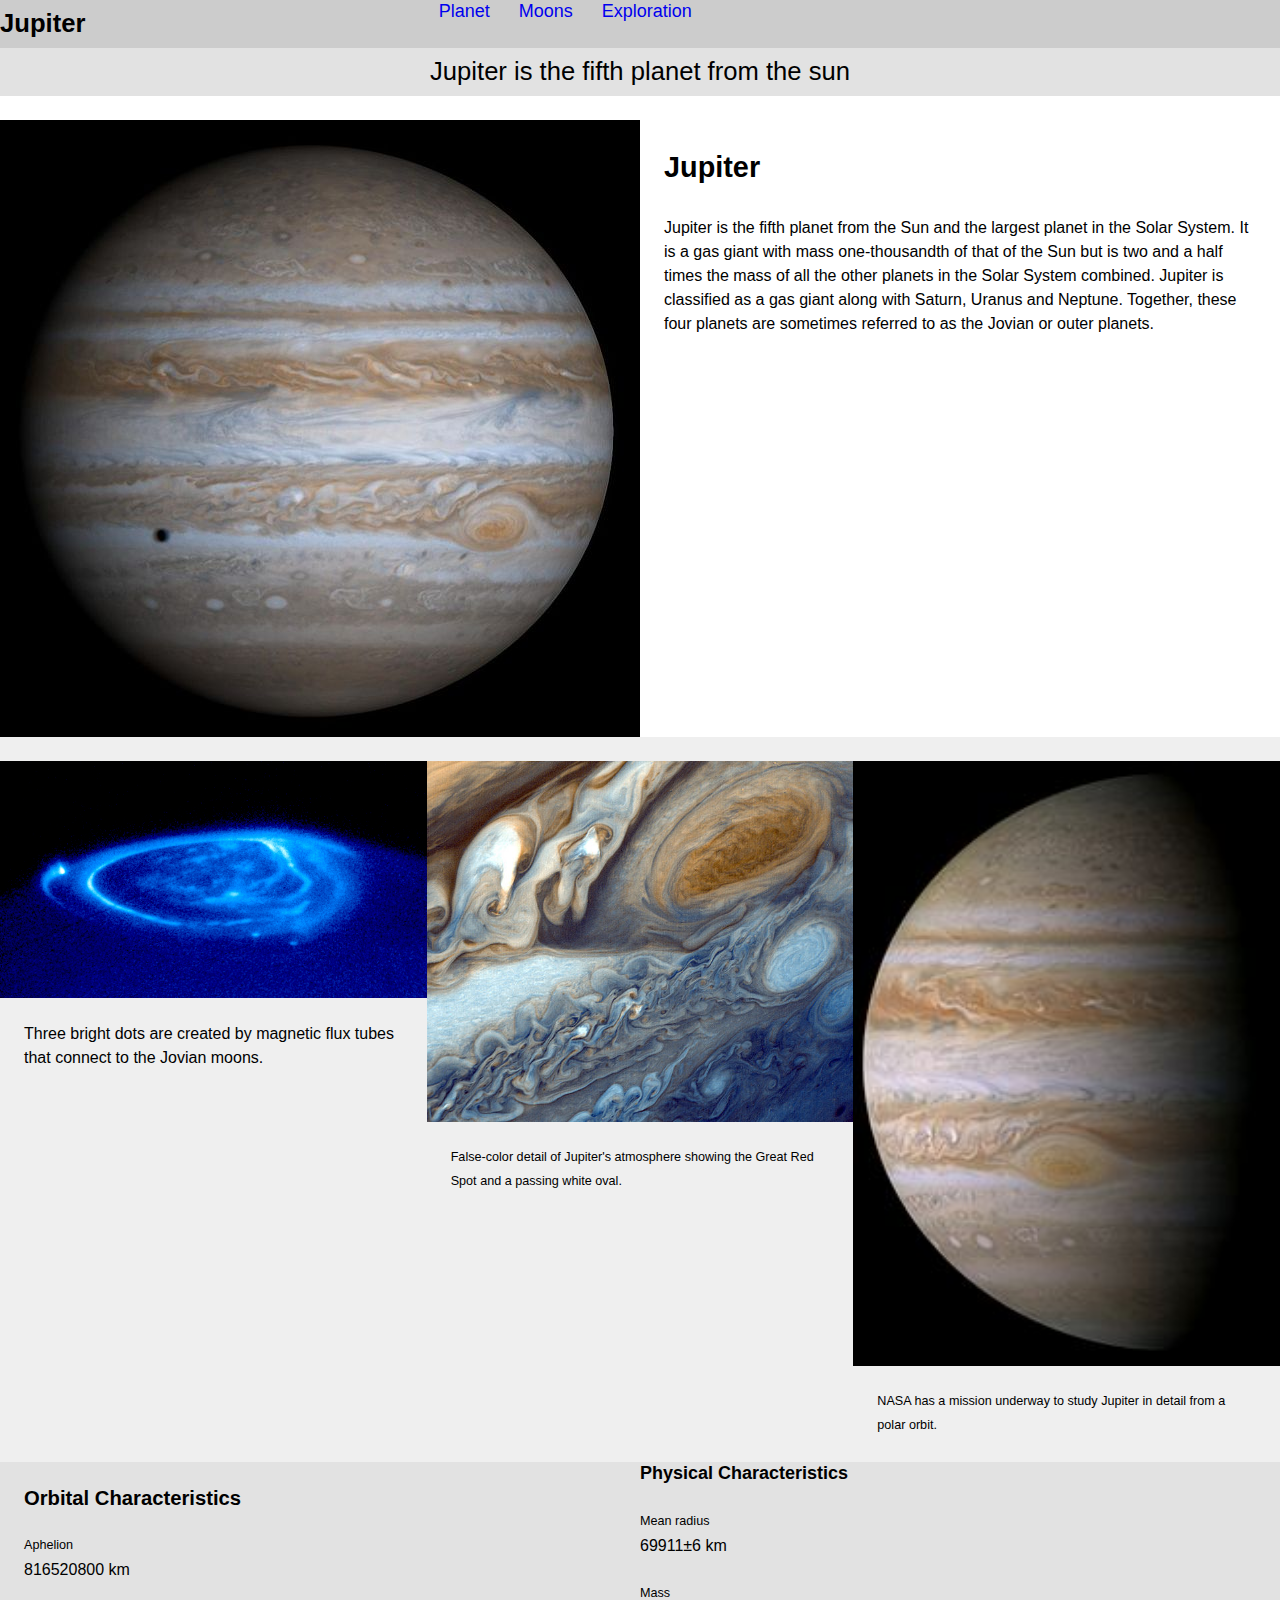
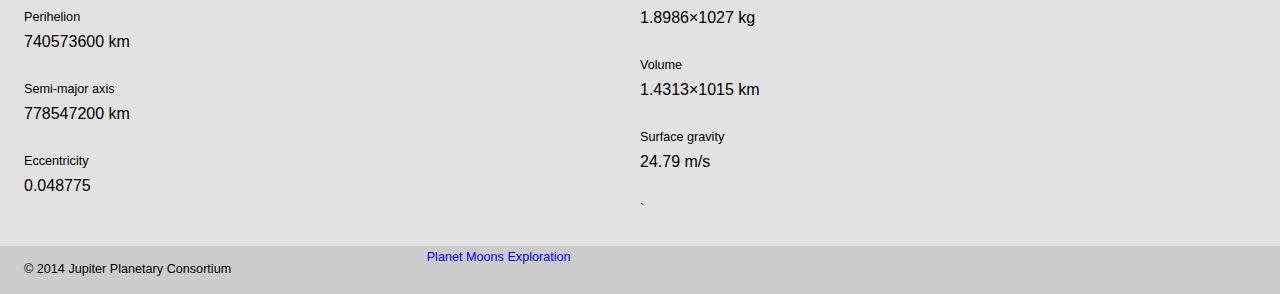
==== index.html @ ae8b72d1 "fixed alignment" ====
<!DOCTYPE html>
<html lang="en-ca">
<head>
  <meta charset="utf-8">
  <title>Jupiter</title>
  <meta name="viewport" content="width=device-width,initial-scale=1">
  <link href="css/main.css" rel="stylesheet">
  <link href="css/grid.css" rel="stylesheet">
  <link href="css/typography.css" rel="stylesheet">
</head>
<body>
   
    <header class="banner">
        
<div class="grid">
    <div class="unit unit-s-1 unit-m-1-3 unit-l-1-4"> 
        <h1 class="title peta">Jupiter</h1>
    </div>
        <div class= "unit unit-s-1 unit-m-2-3 unit-l-3-4">
            <nav>
                <ul class="nav mega">
                <li class="gutter-half"><a href="index.html">Planet</a></li>
                <li class="gutter-half"><a href="moons.html">Moons</a></li>
                <li class="gutter-half"><a href="exploration.html">Exploration</a></li>
                </ul>
            </nav>
        </div>
</div>
    </header>
    
    <div class="intro">
        <p class="peta"> Jupiter is the fifth planet from the sun</p>
    </div>
    
<div class=" grid">
    <div class="unit unit-xs-1 unit-s-1 unit-m-1-2 unit-l-1-2">
        <img src="images/jupiter.jpg" alt="">
    </div>
    <div class="unit unit-m-1-2 unit-l-1-2 gutter">
    <h2 class="exa pad-t">Jupiter</h2>
    <p>Jupiter is the fifth planet from the Sun and the largest planet in the Solar System. It is a gas giant with mass one-thousandth of that of the Sun but is two and a half times the mass of all the other planets in the Solar System combined. Jupiter is classified as a gas giant along with Saturn, Uranus and Neptune. Together, these four planets are sometimes referred to as the Jovian or outer planets.</p>
</div>
        
<div class="sectionlight pad-t grid">
    <div class="unit unit-xs-1 unit-s-1 unit-m-1-3 unit-l-1-3">
        <figure>
            <img src="images/aurora.jpg" alt="">
            <figcaption class="pad-t gutter">Three bright dots are created by magnetic flux tubes that connect to the Jovian moons.</figcaption>
        </figure>
    </div>

<div class="unit unit-xs-1 unit-s-1-2 unit-m-1-3 unit-l-1-3">
        <figure>
            <img src="images/color.jpg" alt="">
            <figcaption class="micro pad-t gutter">False-color detail of Jupiter's atmosphere showing the Great Red Spot and a passing white oval.</figcaption>
        </figure>
</div>
    
    <div class="unit unit-xs-1 unit-s-1-2 unit-m-1-3 unit-l-1-3">
        <figure>
        <img src="images/probe.jpg" alt="">
        <figcaption class="micro pad-t gutter">NASA has a mission underway to study Jupiter in detail from a polar orbit.    </figcaption>
        </figure>
    </div>                  
  </div>
</div>

<div class="sectionmedium gutter grid">
    <div class="unit unit-xs-1 unit-s-1 unit-m-1-2 unit-l-1-2">
    <h3 class="giga pad-t">Orbital Characteristics</h3>
    
    <dl class="micro">
        <dt>Aphelion</dt>
        <dd class="kilo"> 816520800 km</dd>
        
        <dt>Perihelion</dt>
        <dd class="kilo">740573600 km</dd>
        
        <dt>Semi-major axis</dt>
        <dd class="kilo">778547200 km</dd>
        
        <dt>Eccentricity</dt>
        <dd class="kilo">0.048775</dd>
    
    </dl>
    </div>

    <div class="unit unit-xs-1 unit-s-1 unit-m-1-2 unit-l-1-2">
        <h3 class="mega">Physical Characteristics</h3>
        <dl class="micro">
            <dt>Mean radius</dt>
            <dd class="kilo">69911±6 km</dd>
    
            <dt>Mass</dt>
            <dd class="kilo">1.8986×1027 kg</dd>
        
            <dt>Volume</dt>
            <dd class="kilo">1.4313×1015 km</dd>
    
            <dt>Surface gravity</dt>
            <dd class="kilo">24.79 m/s</dd>
    `   </dl>
    </div>
</div>
<footer class="banner">
        
<div class="grid">
    <div class="unit unit-s-1 unit-m-1-3 unit-l-1-4"> 
        <p class="micro push-0 gutter pad-t-1-2">© 2014 Jupiter Planetary Consortium</p>
    </div>
        <div class= "unit unit-s-1 unit-m-2-3 unit-l-3-4">
            <nav>
                <ul class="nav micro">
                <li><a href="index.html">Planet</a></li>
                <li><a href="moons.html">Moons</a></li>
                <li><a href="exploration.html">Exploration</a></li>
                </ul>
            </nav>
        </div>
</div>
</footer>
</body>
</html>
---- css/main.css ----
@-moz-viewport { width: device-width; scale: 1; }
@-ms-viewport { width: device-width; scale: 1; }
@-o-viewport { width: device-width; scale: 1; }
@-webkit-viewport { width: device-width; scale: 1; }
@viewport { width: device-width; scale: 1; }

html {
  margin: 0;
  padding: 0;
  box-sizing: border-box;

  font: normal 100%/1.5 sans-serif;
  -moz-text-size-adjust: 100%;
  -ms-text-size-adjust: 100%;
  -webkit-text-size-adjust: 100%;
  text-size-adjust: 100%;
}

*, *:before, *:after {
  box-sizing: inherit;
}

body {
  margin: 0;
  padding: 0;
}

.sectionlight {
    background-color: #efefef;
}

.sectionmedium {
    background-color: #e2e2e2;
}

.sectiondark {
    background-color: #ccc;
}

img {
  display: block;
  width: 100%;
}

.banner {
    background-color: #ccc;
    overflow: hidden;
}

.title {
    text-align: center;
    margin: 0;
    padding: 0;
}

.sub-title {
    text-align: center;
    background-color: lightgray;
    padding:0;
    margin:0;
}

.nav {
    padding: 0;
    list-style-type: none; 
    color: #0074D9;
}

.nav a:hover {
    background-color: #0074d9;
    color: white;
}

.intro {
    background-color: #e2e2e2;
    text-align: center;
}

.footer {
    background-color: #e2e2e2;
}

.nav a {
    display: block;
    padding;0;
    text-decoration: none;
}

@media only screen and (min-width: 20em){

    .nav li {
        display: inline-block;
    }
    
    .nav{
        text-align: center; 
    }    
}

@media only screen and (min-width: 40em){

    .title {
        float: left;
    }
      
    .nav {
        float: left;
    }
}
---- css/grid.css ----
.grid {
  margin: 0;
  padding: 0;
  letter-spacing: -0.31em;
  text-rendering: optimizespeed;
  display: -webkit-flex;
  -webkit-flex-flow: row wrap;
  display: -ms-flexbox;
  -ms-flex-flow: row wrap;
}

.grid-bottom {
  -webkit-align-items: flex-end;
  -ms-align-items: flex-end;
}

.grid-middle {
  -webkit-align-items: center;
  -ms-align-items: center;
}

.opera-only :-o-prefocus, .grid {
  word-spacing: -0.43em;
}

.unit {
  letter-spacing: normal;
  text-rendering: auto;
  vertical-align: top;
  word-spacing: normal;
  display: inline-block;
  visibility: visible;
}

.grid-bottom .unit {
  vertical-align: bottom;
}

.grid-middle .unit {
  vertical-align: middle;
}

.unit-xs-hidden {
  display: none;
  visibility: hidden;
}

.unit-xs-1 {
  display: block;
  visibility: visible;
  width: 100%;
}

.unit-offset-xs-0 {
  margin-left: 0;
}

.unit-xs-1-2 {
  width: 50.0000%;
}

.unit-offset-xs-1-2 {
  margin-left: 50.0000%;
}

.unit-xs-1-3 {
  width: 33.3333%;
}

.unit-offset-xs-1-3 {
  margin-left: 33.3333%;
}

.unit-xs-2-3 {
  width: 66.6667%;
}

.unit-offset-xs-2-3 {
  margin-left: 66.6667%;
}

.unit-xs-1-2,.unit-xs-1-3,.unit-xs-2-3 {
  display: inline-block;
  visibility: visible;
}

@media only screen and (min-width: 20em) {

.unit-s-hidden {
  display: none;
  visibility: hidden;
}

.unit-s-1 {
  display: block;
  visibility: visible;
  width: 100%;
}

.unit-offset-s-0 {
  margin-left: 0;
}

.unit-s-1-2 {
  width: 50.0000%;
}

.unit-offset-s-1-2 {
  margin-left: 50.0000%;
}

.unit-s-1-3 {
  width: 33.3333%;
}

.unit-offset-s-1-3 {
  margin-left: 33.3333%;
}

.unit-s-2-3 {
  width: 66.6667%;
}

.unit-offset-s-2-3 {
  margin-left: 66.6667%;
}

.unit-s-1-2,.unit-s-1-3,.unit-s-2-3 {
  display: inline-block;
  visibility: visible;
}

}

@media only screen and (min-width: 40em) {

.unit-m-hidden {
  display: none;
  visibility: hidden;
}

.unit-m-1 {
  display: block;
  visibility: visible;
  width: 100%;
}

.unit-offset-m-0 {
  margin-left: 0;
}

.unit-m-1-2 {
  width: 50.0000%;
}

.unit-offset-m-1-2 {
  margin-left: 50.0000%;
}

.unit-m-1-3 {
  width: 33.3333%;
}

.unit-offset-m-1-3 {
  margin-left: 33.3333%;
}

.unit-m-2-3 {
  width: 66.6667%;
}

.unit-offset-m-2-3 {
  margin-left: 66.6667%;
}

.unit-m-1-2,.unit-m-1-3,.unit-m-2-3 {
  display: inline-block;
  visibility: visible;
}

}

@media only screen and (min-width: 60em) {

.unit-l-hidden {
  display: none;
  visibility: hidden;
}

.unit-l-1 {
  display: block;
  visibility: visible;
  width: 100%;
}

.unit-offset-l-0 {
  margin-left: 0;
}

.unit-l-1-2 {
  width: 50.0000%;
}

.unit-offset-l-1-2 {
  margin-left: 50.0000%;
}

.unit-l-1-3 {
  width: 33.3333%;
}

.unit-offset-l-1-3 {
  margin-left: 33.3333%;
}

.unit-l-2-3 {
  width: 66.6667%;
}

.unit-offset-l-2-3 {
  margin-left: 66.6667%;
}

.unit-l-1-2,.unit-l-1-3,.unit-l-2-3 {
  display: inline-block;
  visibility: visible;
}

}
---- css/typography.css ----
html {
  font: normal 100%/1.5 sans-serif;
}

h1, h2, h3, h4, h5, h6,
p, ul, ol, dl, dd, figure,
blockquote, details, hr,
fieldset, pre, table {
  margin: 0 0 1.5rem;
}

.yotta {
  font-size: 2.2807rem;
  line-height: 1.3154;
}

.zetta {
  font-size: 2.0273rem;
  line-height: 1.4798;
}

h1, .exa {
  font-size: 1.8020rem;
  line-height: 1.6648;
}

h2, .peta {
  font-size: 1.6018rem;
  line-height: 1.8729;
}

h3, .tera {
  font-size: 1.4238rem;
  line-height: 1.0535;
}

h4, .giga {
  font-size: 1.2656rem;
  line-height: 1.1852;
}

h5, .mega {
  font-size: 1.1250rem;
  line-height: 1.3333;
}

h6, .kilo {
  font-size: 1.0000rem;
  line-height: 1.5000;
}

small, .milli {
  font-size: 0.8889rem;
  line-height: 1.6875;
}

.micro {
  font-size: 0.7901rem;
  line-height: 1.8984;
}

sub,
sup {
  font-size: 75%;
  line-height: 1px;
  position: relative;
  vertical-align: baseline;
}

sup {
  top: -0.5em;
}

sub {
  bottom: -0.25em;
}

.push {
  margin-bottom: 1.5rem;
}

.push-none, .push-0 {
  margin-bottom: 0;
}

.push-double, .push-2 {
  margin-bottom: 3.0000rem;
}

.push-half, .push-1-2 {
  margin-bottom: 0.7500rem;
}

.pad-top, .pad-t {
  padding-top: 1.5rem;
}

.pad-bottom, .pad-b {
  padding-bottom: 1.5rem;
}

.pad-top-double, .pad-t-2 {
  padding-top: 3.0000rem;
}

.pad-bottom-double, .pad-b-2 {
  padding-bottom: 3.0000rem;
}

.pad-top-half, .pad-t-1-2 {
  padding-top: 0.7500rem;
}

.pad-bottom-half, .pad-b-1-2 {
  padding-bottom: 0.7500rem;
}

.island {
  padding: 1.5rem;
}

.island-half, .island-1-2 {
  padding: 0.7500rem;
}

.island-double, .island-2 {
  padding: 3.0000rem;
}

.gutter {
  padding-left: 1.5rem;
  padding-right: 1.5rem;
}

.gutter-half, .gutter-1-2 {
  padding-left: 0.7500rem;
  padding-right: 0.7500rem;
}

.gutter-double, .gutter-2 {
  padding-left: 3.0000rem;
  padding-right: 3.0000rem;
}
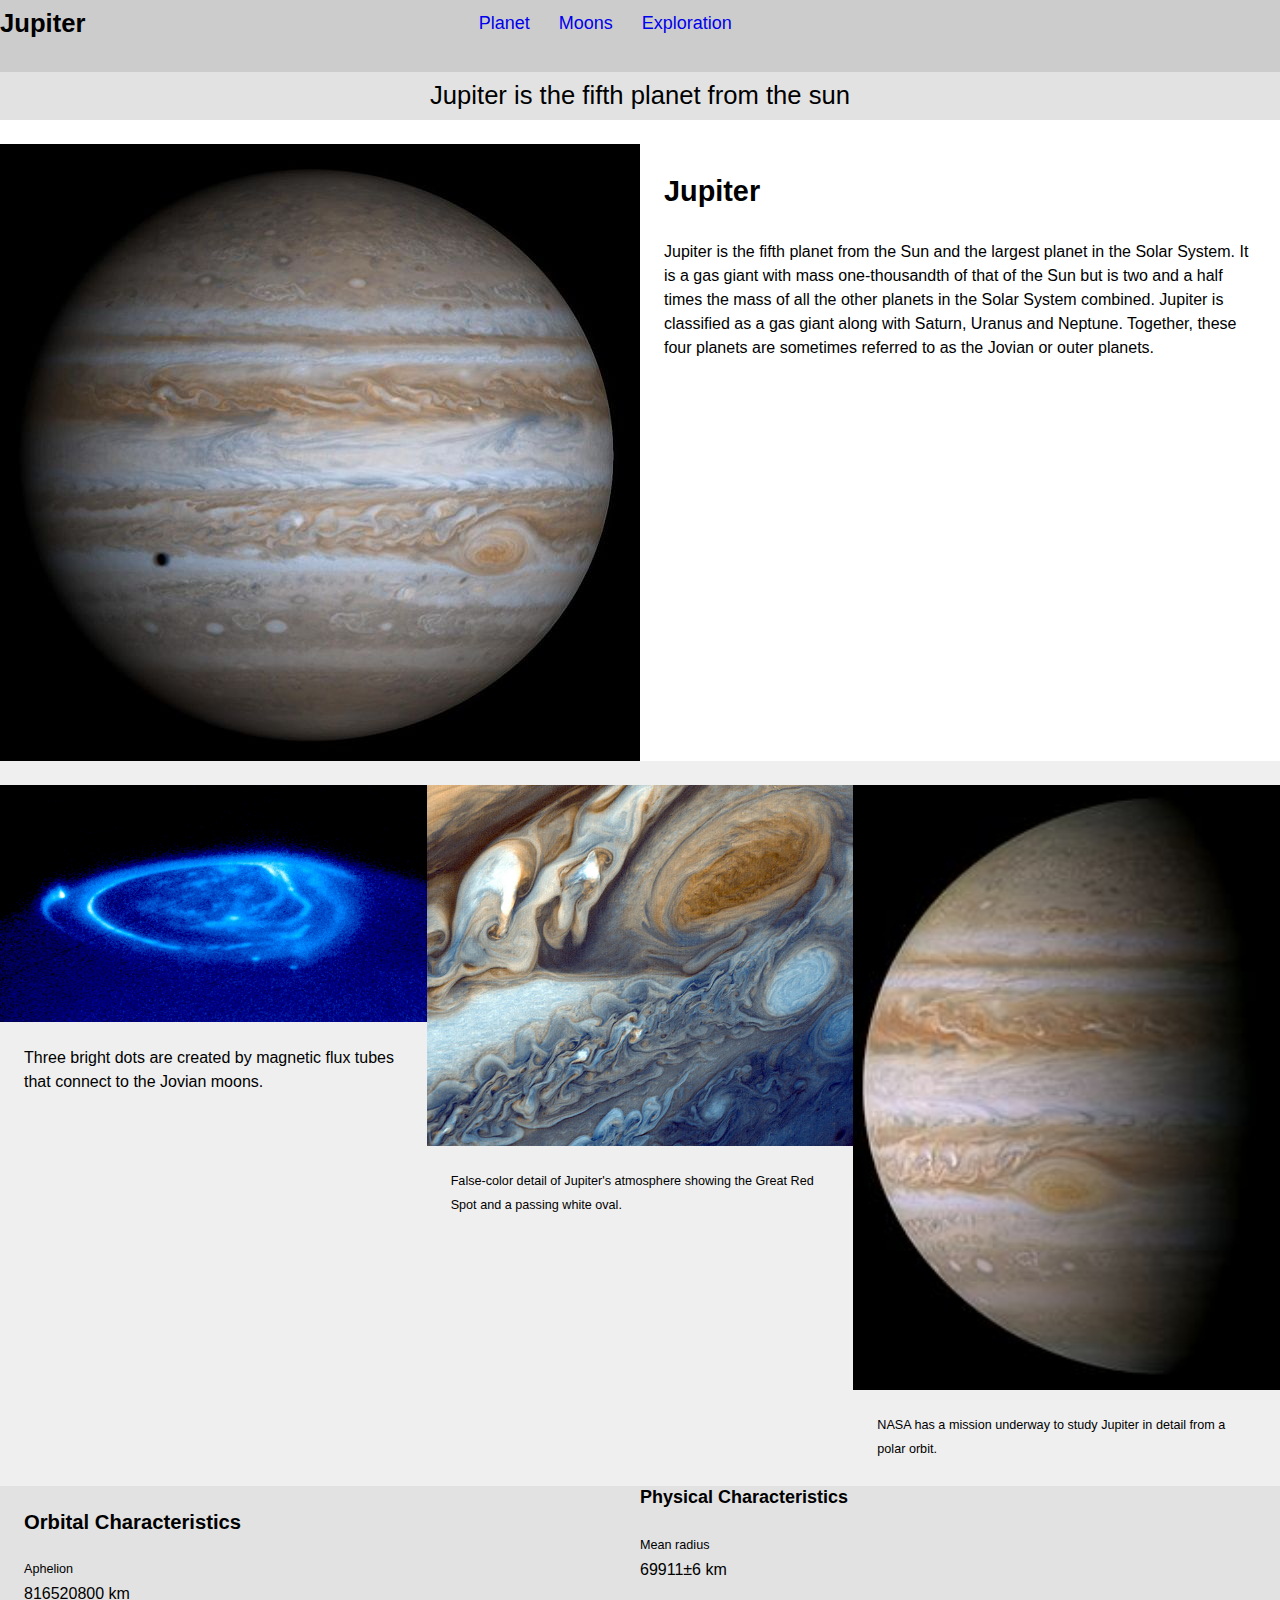
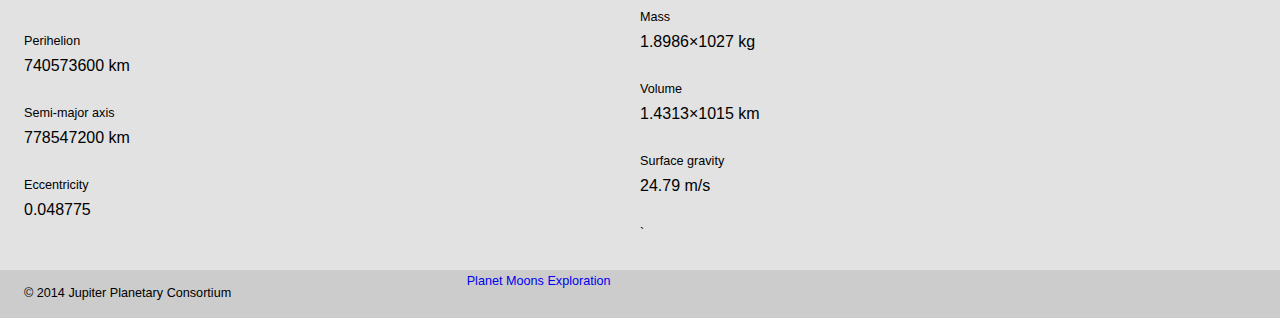
==== commit 72ec1fef: "fixed the li class" ====
--- a/index.html
+++ b/index.html
@@ -19,9 +19,9 @@
         <div class= "unit unit-s-1 unit-m-2-3 unit-l-3-4">
             <nav>
                 <ul class="nav mega">
-                <li class="gutter-half"><a href="index.html">Planet</a></li>
-                <li class="gutter-half"><a href="moons.html">Moons</a></li>
-                <li class="gutter-half"><a href="exploration.html">Exploration</a></li>
+                <li><a class="island-half" href="index.html">Planet</a></li>
+                <li><a class="island-half"href="moons.html">Moons</a></li>
+                <li><a class="island-half"href="exploration.html">Exploration</a></li>
                 </ul>
             </nav>
         </div>
@@ -102,7 +102,7 @@
     `   </dl>
     </div>
 </div>
-<footer class="banner">
+    <footer class="banner">
         
 <div class="grid">
     <div class="unit unit-s-1 unit-m-1-3 unit-l-1-4"> 
@@ -118,6 +118,6 @@
             </nav>
         </div>
 </div>
-</footer>
+    </footer>
 </body>
 </html>--- a/css/main.css
+++ b/css/main.css
@@ -61,7 +61,7 @@
 }
 
 .nav {
-    padding: 0;
+    display: block;
     list-style-type: none; 
     color: #0074D9;
 }
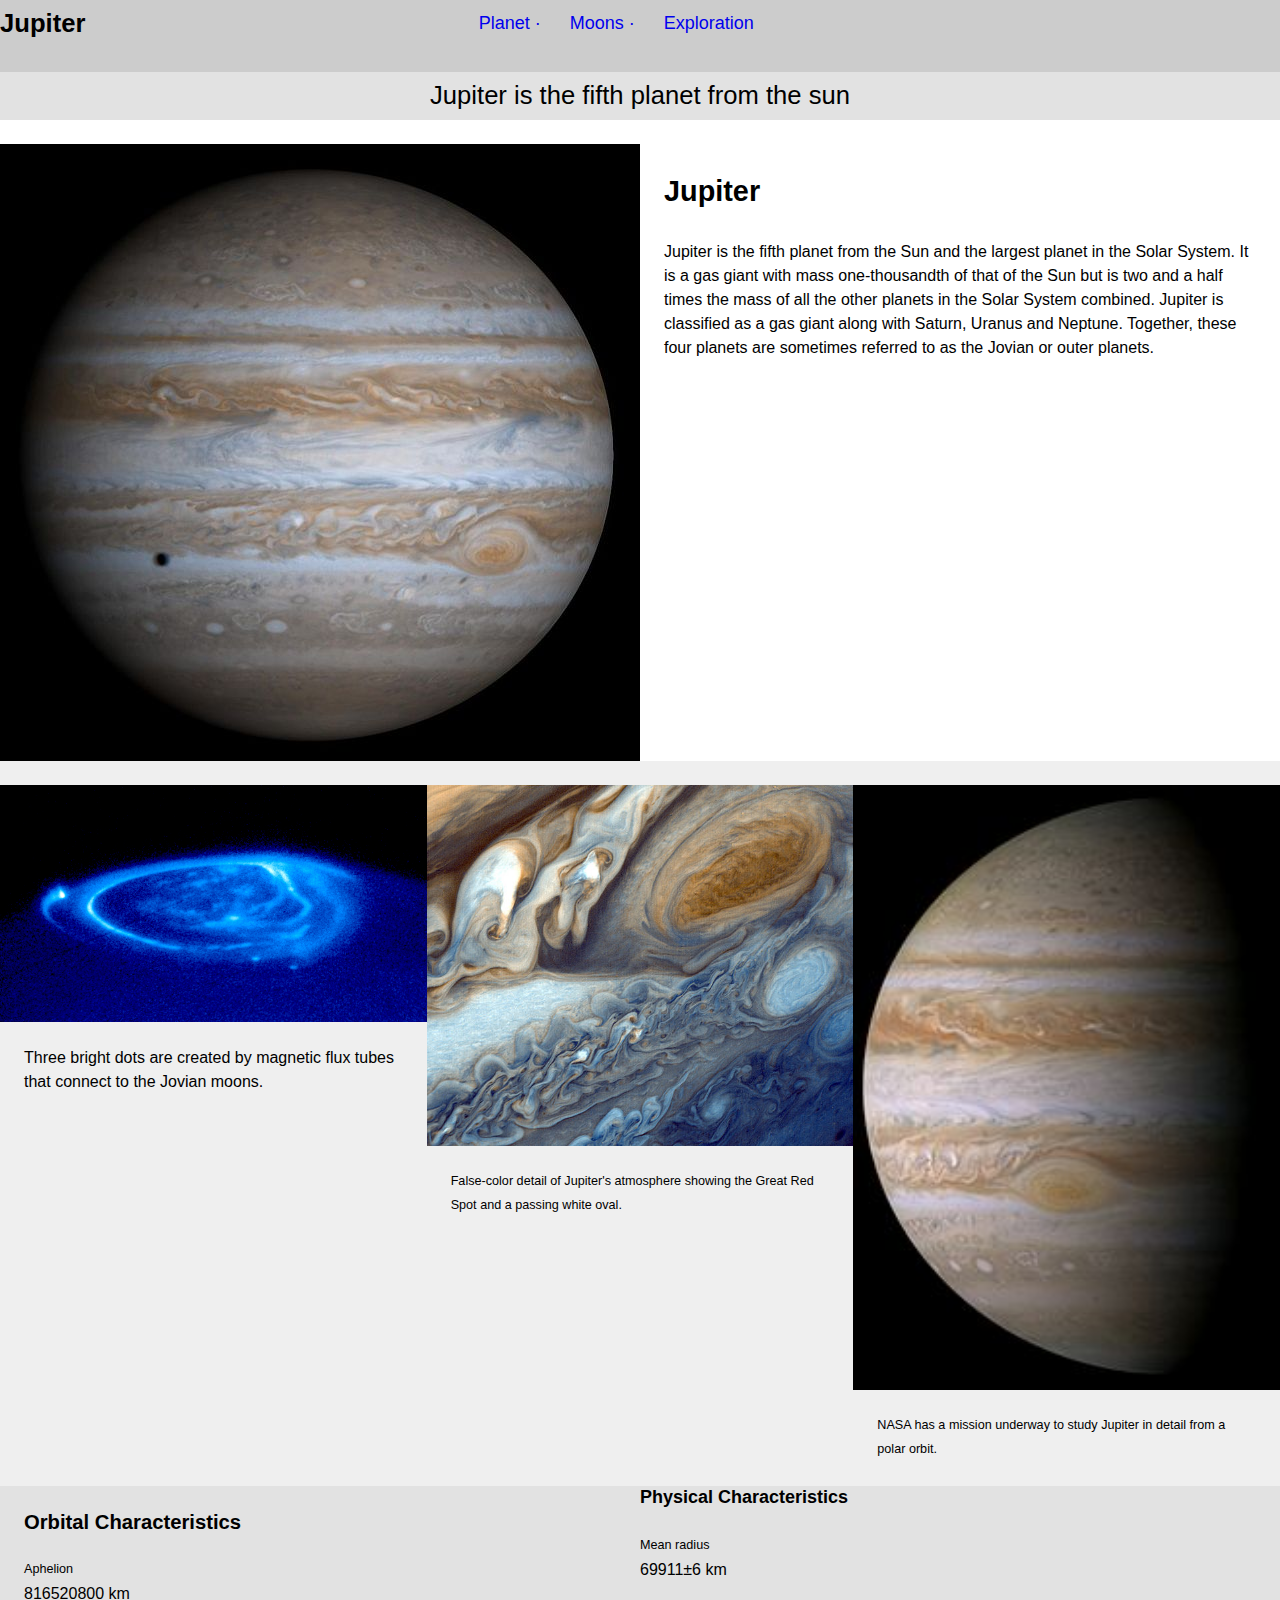
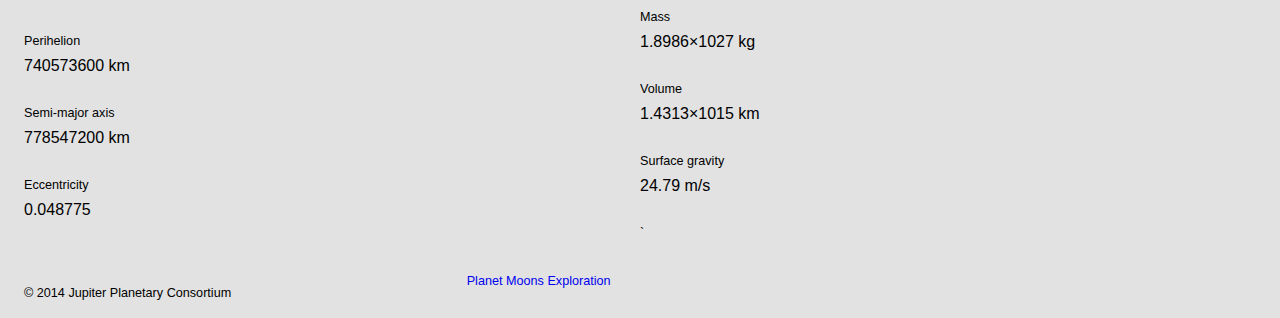
==== commit dbdc6373: "header from banner" ====
--- a/index.html
+++ b/index.html
@@ -10,14 +10,19 @@
 </head>
 <body>
    
-    <header class="banner">
+<ul class="skip-links">
+    <li><a href="#main">Skip to main content</a></li>
+    <li><a href="#navigation">Skip to navigation</a></li>
+</ul>
+
+    <header role="banner" class="header">
         
 <div class="grid">
     <div class="unit unit-s-1 unit-m-1-3 unit-l-1-4"> 
         <h1 class="title peta">Jupiter</h1>
     </div>
         <div class= "unit unit-s-1 unit-m-2-3 unit-l-3-4">
-            <nav>
+            <nav role="navigation" id="navigation">
                 <ul class="nav mega">
                 <li><a class="island-half" href="index.html">Planet</a></li>
                 <li><a class="island-half"href="moons.html">Moons</a></li>
@@ -27,6 +32,8 @@
         </div>
 </div>
     </header>
+    
+<main role="main" id="main">
     
     <div class="intro">
         <p class="peta"> Jupiter is the fifth planet from the sun</p>
@@ -102,10 +109,13 @@
     `   </dl>
     </div>
 </div>
-    <footer class="banner">
+    
+</main>
+    
+    <footer class="footer">
         
 <div class="grid">
-    <div class="unit unit-s-1 unit-m-1-3 unit-l-1-4"> 
+    <div role="contentinfo" class="unit unit-s-1 unit-m-1-3 unit-l-1-4"> 
         <p class="micro push-0 gutter pad-t-1-2">© 2014 Jupiter Planetary Consortium</p>
     </div>
         <div class= "unit unit-s-1 unit-m-2-3 unit-l-3-4">
@@ -117,7 +127,8 @@
                 </ul>
             </nav>
         </div>
-</div>
-    </footer>
+    </div>
+</footer>
+
 </body>
 </html>--- a/css/main.css
+++ b/css/main.css
@@ -25,6 +25,35 @@
   padding: 0;
 }
 
+a:hover,
+a:active {
+    outline: none;
+}
+
+a:focus {
+    outline: 3px solid #000;
+}
+
+.skip-links a {
+    position: absolute;
+    top: -3em;
+    background-color: #000;
+    color: #fff;
+    text-decoration: none;
+    padding: 0.5rem 0.75em;
+    font-size: 1.25em;
+}
+
+.skip-links {
+    margin:0;
+    padding:0;
+    list-style: none;
+}
+
+.skip-links a:focus {
+    top: 0;
+}
+
 .sectionlight {
     background-color: #efefef;
 }
@@ -42,7 +71,7 @@
   width: 100%;
 }
 
-.banner {
+.header {
     background-color: #ccc;
     overflow: hidden;
 }
@@ -78,6 +107,15 @@
 
 .footer {
     background-color: #e2e2e2;
+    
+}
+
+.header a::after {
+    content: " ·";
+}
+
+.header li:last-child a::after {
+    content: none;
 }
 
 .nav a {
@@ -106,4 +144,7 @@
     .nav {
         float: left;
     }
+    .bottom-nav {
+        text-align: left;
+    }
 }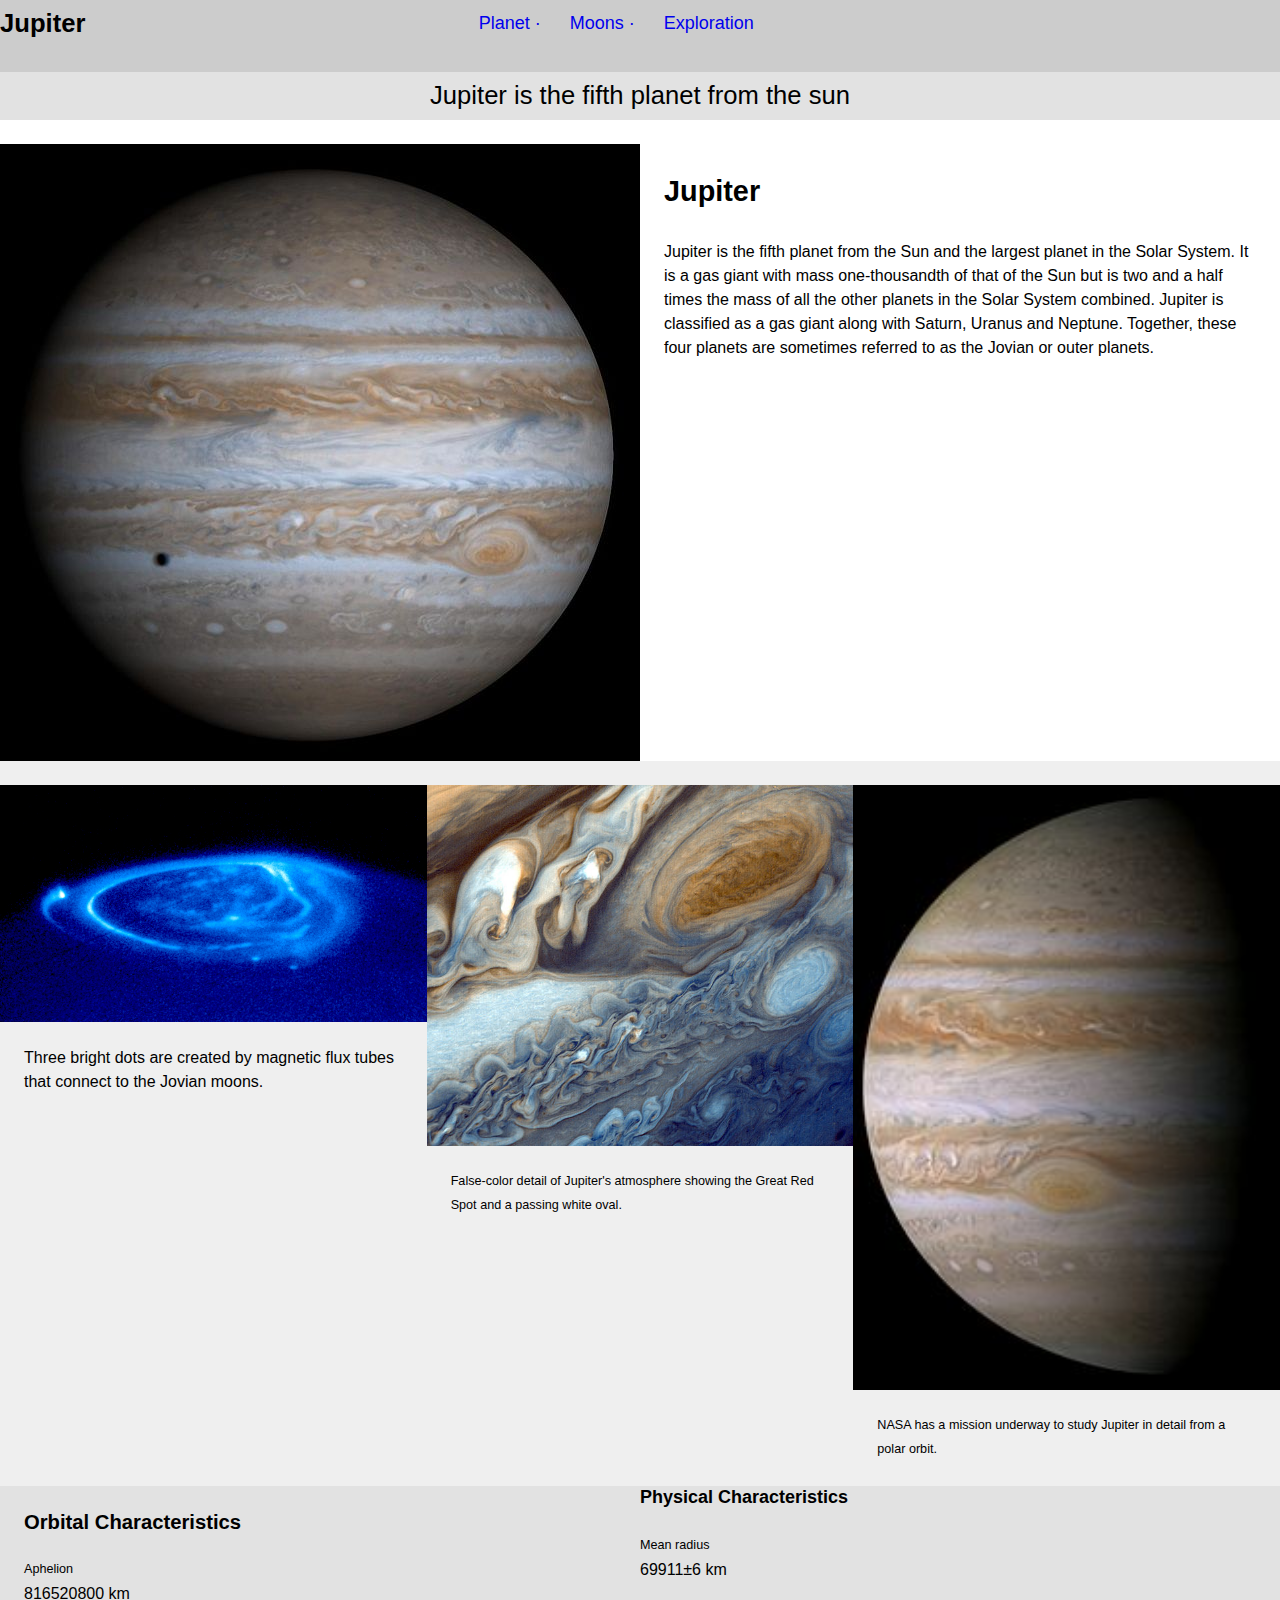
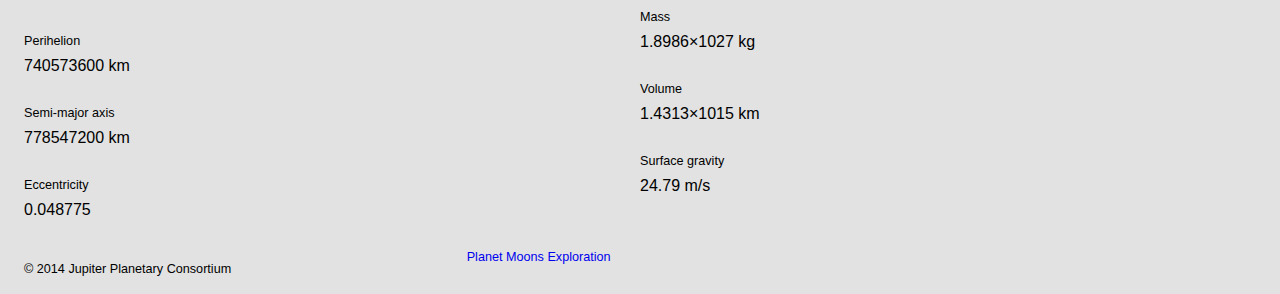
==== commit b9354d52: "fixed space on href, and deleted '" ====
--- a/index.html
+++ b/index.html
@@ -24,7 +24,7 @@
         <div class= "unit unit-s-1 unit-m-2-3 unit-l-3-4">
             <nav role="navigation" id="navigation">
                 <ul class="nav mega">
-                <li><a class="island-half" href="index.html">Planet</a></li>
+                <li><a class="island-half"href="index.html">Planet</a></li>
                 <li><a class="island-half"href="moons.html">Moons</a></li>
                 <li><a class="island-half"href="exploration.html">Exploration</a></li>
                 </ul>
@@ -39,9 +39,9 @@
         <p class="peta"> Jupiter is the fifth planet from the sun</p>
     </div>
     
-<div class=" grid">
+<div class="grid">
     <div class="unit unit-xs-1 unit-s-1 unit-m-1-2 unit-l-1-2">
-        <img src="images/jupiter.jpg" alt="">
+        <img src="images/jupiter.jpg" alt="Jupiter">
     </div>
     <div class="unit unit-m-1-2 unit-l-1-2 gutter">
     <h2 class="exa pad-t">Jupiter</h2>
@@ -51,21 +51,21 @@
 <div class="sectionlight pad-t grid">
     <div class="unit unit-xs-1 unit-s-1 unit-m-1-3 unit-l-1-3">
         <figure>
-            <img src="images/aurora.jpg" alt="">
+            <img src="images/aurora.jpg" alt="Jupiter Moon">
             <figcaption class="pad-t gutter">Three bright dots are created by magnetic flux tubes that connect to the Jovian moons.</figcaption>
         </figure>
     </div>
 
 <div class="unit unit-xs-1 unit-s-1-2 unit-m-1-3 unit-l-1-3">
         <figure>
-            <img src="images/color.jpg" alt="">
+            <img src="images/color.jpg" alt="False color detail">
             <figcaption class="micro pad-t gutter">False-color detail of Jupiter's atmosphere showing the Great Red Spot and a passing white oval.</figcaption>
         </figure>
 </div>
     
     <div class="unit unit-xs-1 unit-s-1-2 unit-m-1-3 unit-l-1-3">
         <figure>
-        <img src="images/probe.jpg" alt="">
+        <img src="images/probe.jpg" alt="Probe">
         <figcaption class="micro pad-t gutter">NASA has a mission underway to study Jupiter in detail from a polar orbit.    </figcaption>
         </figure>
     </div>                  
@@ -89,7 +89,7 @@
         <dt>Eccentricity</dt>
         <dd class="kilo">0.048775</dd>
     
-    </dl>
+    </dl> 
     </div>
 
     <div class="unit unit-xs-1 unit-s-1 unit-m-1-2 unit-l-1-2">
@@ -106,7 +106,7 @@
     
             <dt>Surface gravity</dt>
             <dd class="kilo">24.79 m/s</dd>
-    `   </dl>
+       </dl>
     </div>
 </div>
     
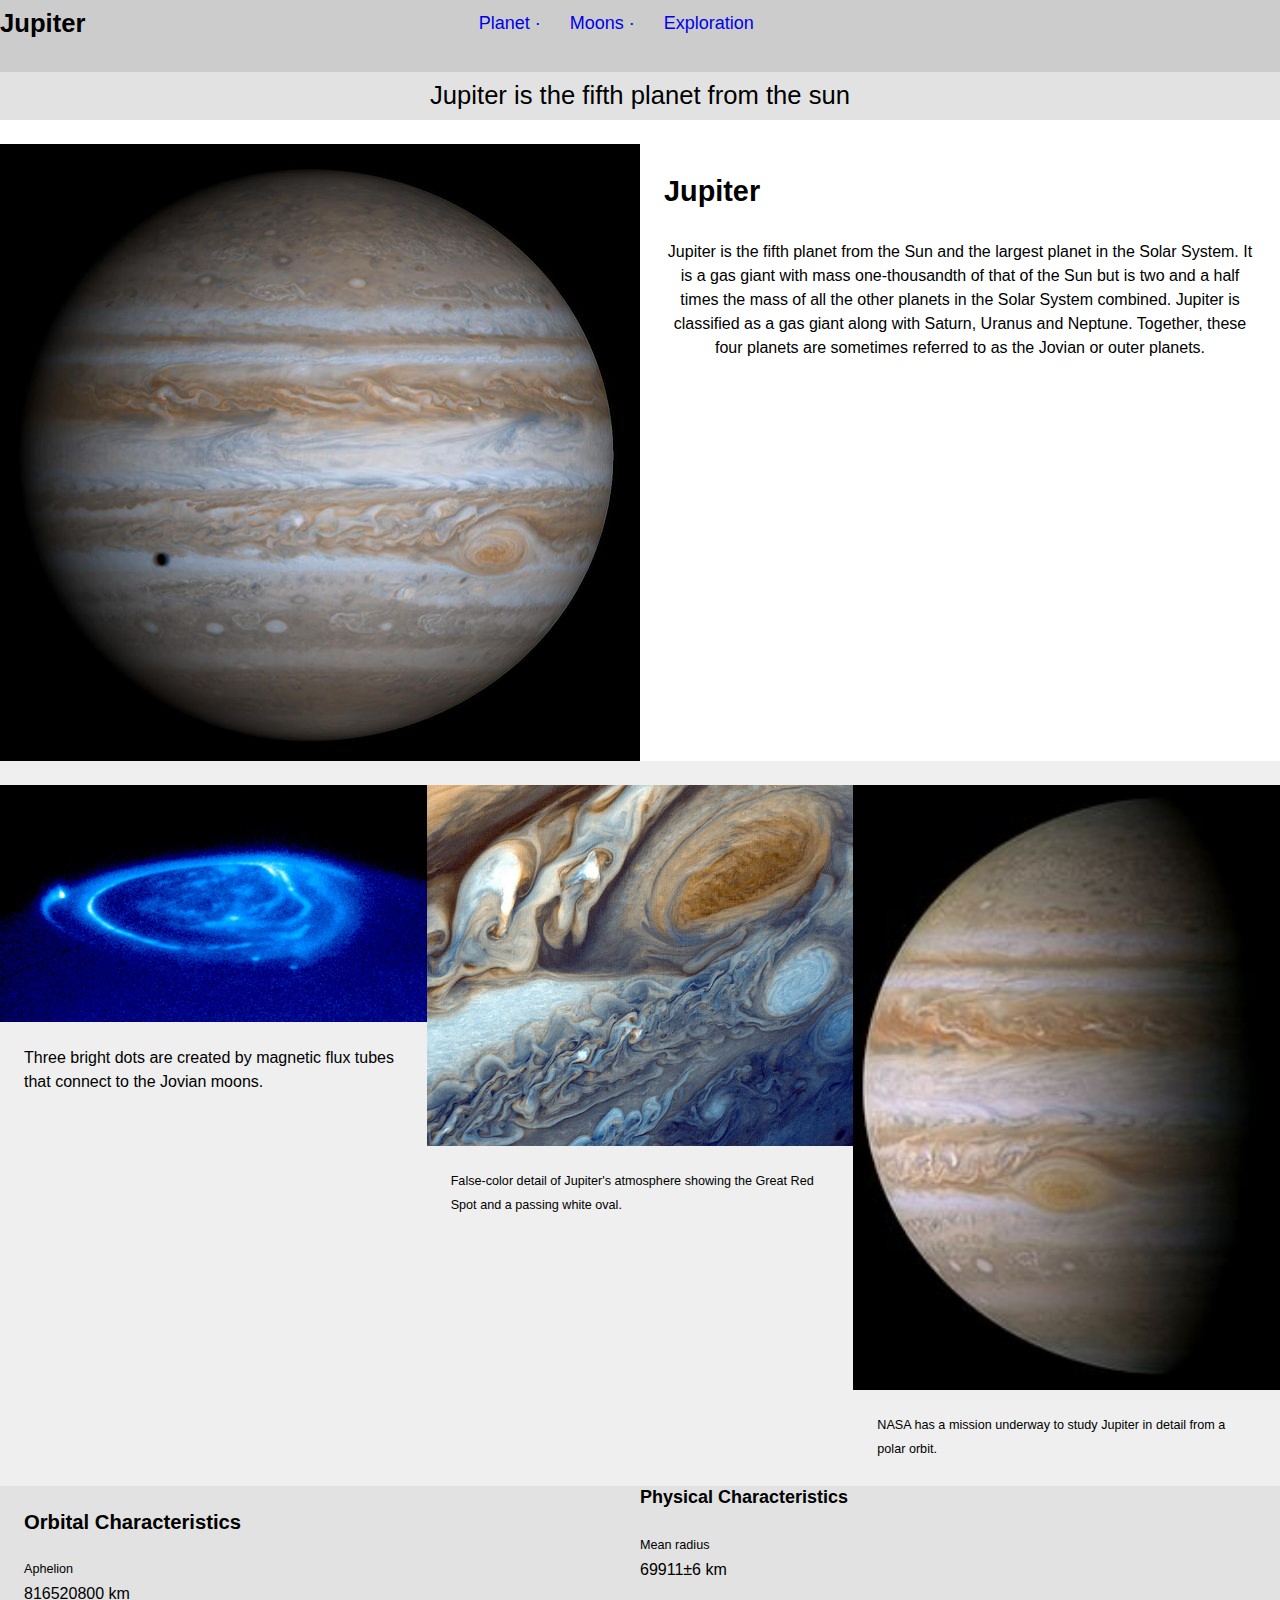
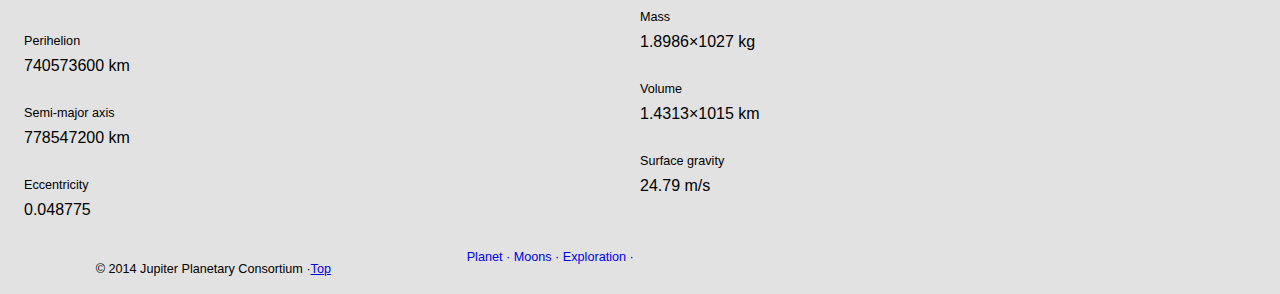
==== commit 954aa7c2: "classes for a href" ====
--- a/index.html
+++ b/index.html
@@ -116,7 +116,7 @@
         
 <div class="grid">
     <div role="contentinfo" class="unit unit-s-1 unit-m-1-3 unit-l-1-4"> 
-        <p class="micro push-0 gutter pad-t-1-2">© 2014 Jupiter Planetary Consortium</p>
+        <p class="micro push-0 gutter pad-t-1-2">© 2014 Jupiter Planetary Consortium ·<a href="#top">Top</a></p>
     </div>
         <div class= "unit unit-s-1 unit-m-2-3 unit-l-3-4">
             <nav>
--- a/css/main.css
+++ b/css/main.css
@@ -54,6 +54,14 @@
     top: 0;
 }
 
+.radio {
+    white-space: nowrap;
+}
+
+p, footer {
+text-align: center;
+}
+
 .sectionlight {
     background-color: #efefef;
 }
@@ -76,10 +84,22 @@
     overflow: hidden;
 }
 
+.signup {
+    text-align: center;
+}
+
 .title {
     text-align: center;
     margin: 0;
     padding: 0;
+}
+
+.button {
+    font-size: 1.5em;
+}
+
+.button-pos {
+    text-align: center;
 }
 
 .sub-title {
@@ -107,11 +127,32 @@
 
 .footer {
     background-color: #e2e2e2;
-    
+}
+
+.footer ul a::after { 
+  content: " ·";
 }
 
 .header a::after {
     content: " ·";
+}
+
+.field {
+    display: block;
+    padding-top: .5em;
+}
+
+.text {
+    width: 100%;
+    padding: .5em;
+    font-size: 1em;
+}
+
+.textbox {
+    height: 15em;
+    width: 100%;
+    padding: .5em;
+    font-size: 1.2em;
 }
 
 .header li:last-child a::after {
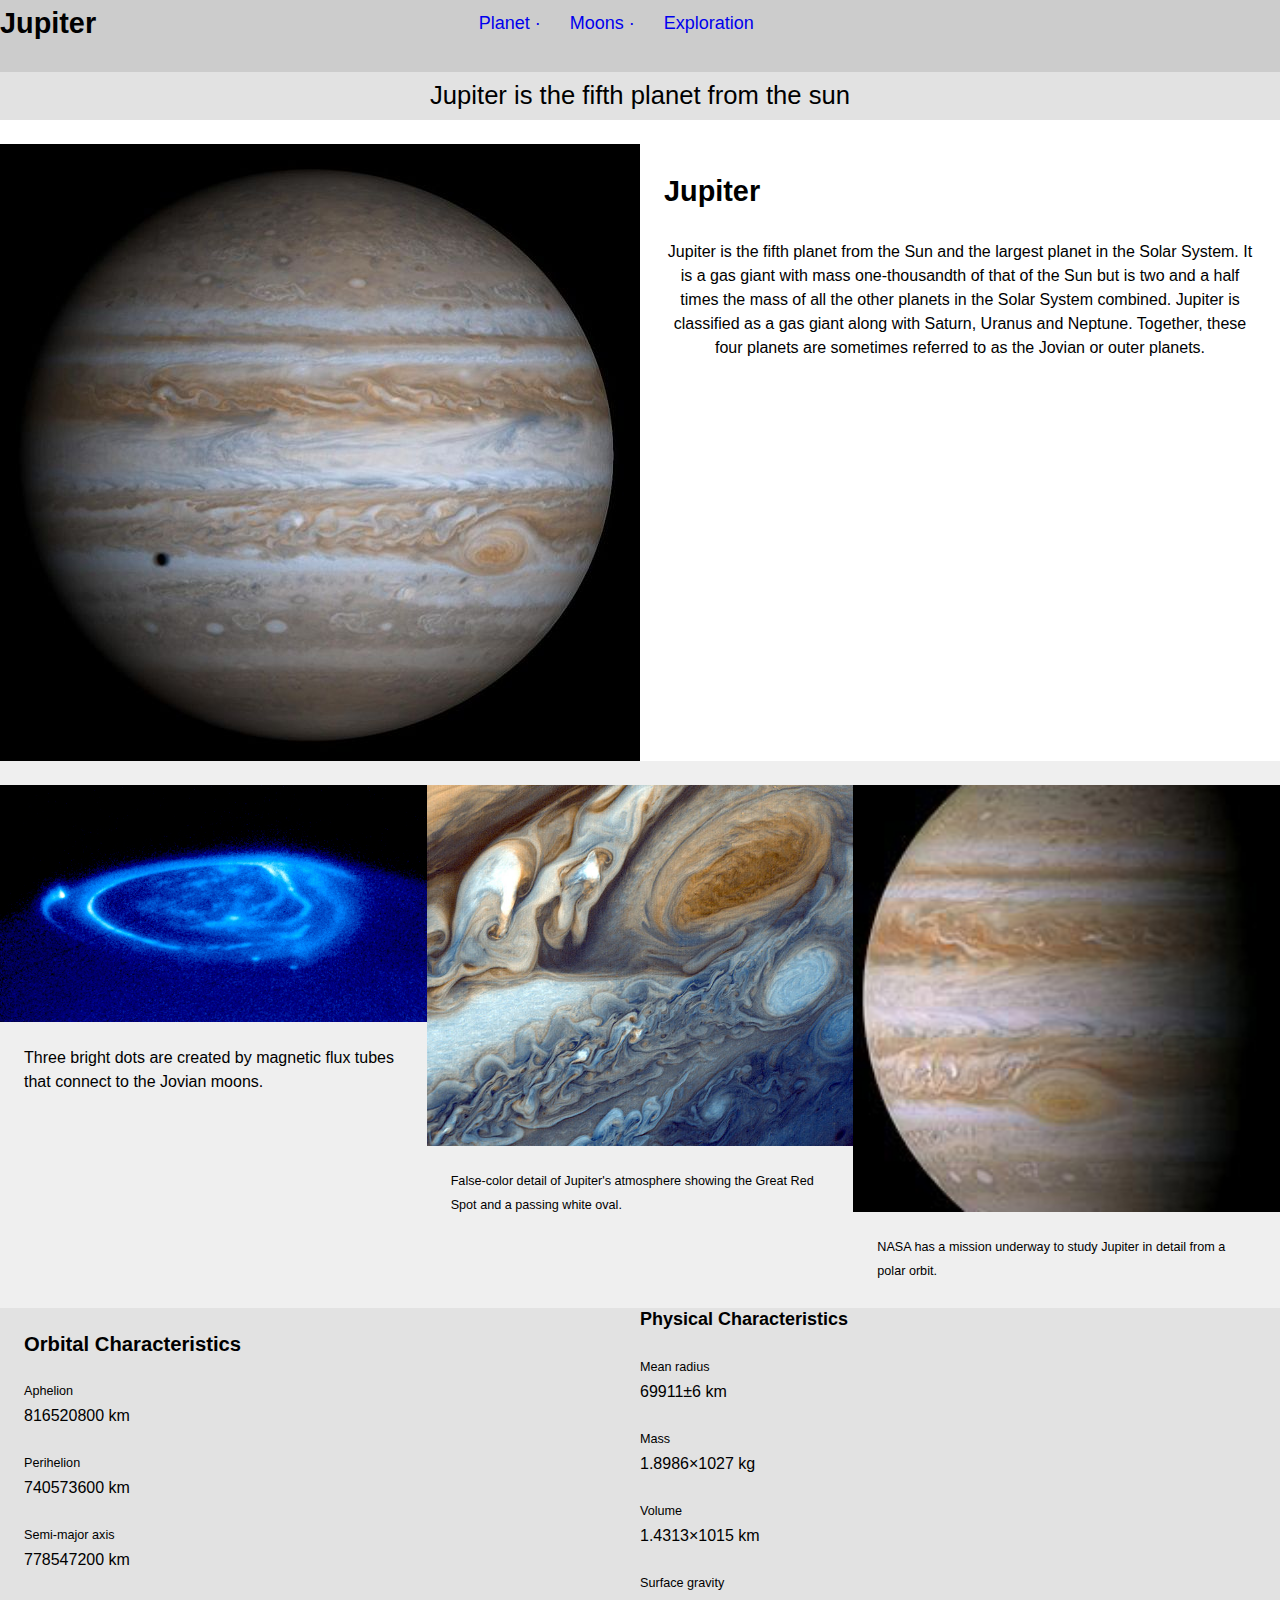
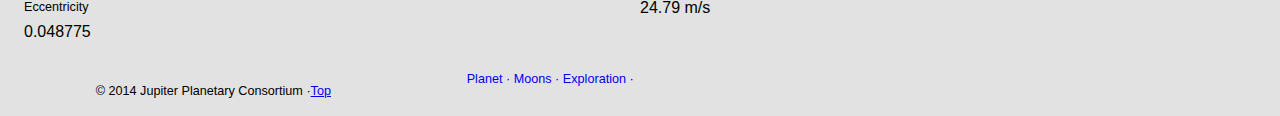
==== commit df1ce577: "fixed widths on images and deleted photo" ====
--- a/index.html
+++ b/index.html
@@ -4,7 +4,8 @@
   <meta charset="utf-8">
   <title>Jupiter</title>
   <meta name="viewport" content="width=device-width,initial-scale=1">
-  <link href="css/main.css" rel="stylesheet">
+<link href="http://fonts.googleapis.com/css?family=Merriweather:400,700|Yanone+Kaffeesatz" rel="stylesheet">
+<link href="css/main.css" rel="stylesheet">
   <link href="css/grid.css" rel="stylesheet">
   <link href="css/typography.css" rel="stylesheet">
 </head>
@@ -19,14 +20,14 @@
         
 <div class="grid">
     <div class="unit unit-s-1 unit-m-1-3 unit-l-1-4"> 
-        <h1 class="title peta">Jupiter</h1>
+        <h1 class="title exa">Jupiter</h1>
     </div>
         <div class= "unit unit-s-1 unit-m-2-3 unit-l-3-4">
             <nav role="navigation" id="navigation">
-                <ul class="nav mega">
-                <li><a class="island-half"href="index.html">Planet</a></li>
-                <li><a class="island-half"href="moons.html">Moons</a></li>
-                <li><a class="island-half"href="exploration.html">Exploration</a></li>
+                <ul class="nav mega brand-family">
+                <li><a class="island-half nav-current" href="index.html">Planet</a></li>
+                <li><a class="island-half" href="moons.html">Moons</a></li>
+                <li><a class="island-half" href="exploration.html">Exploration</a></li>
                 </ul>
             </nav>
         </div>
@@ -36,7 +37,7 @@
 <main role="main" id="main">
     
     <div class="intro">
-        <p class="peta"> Jupiter is the fifth planet from the sun</p>
+        <p class="peta brand-family"> Jupiter is the fifth planet from the sun</p>
     </div>
     
 <div class="grid">
